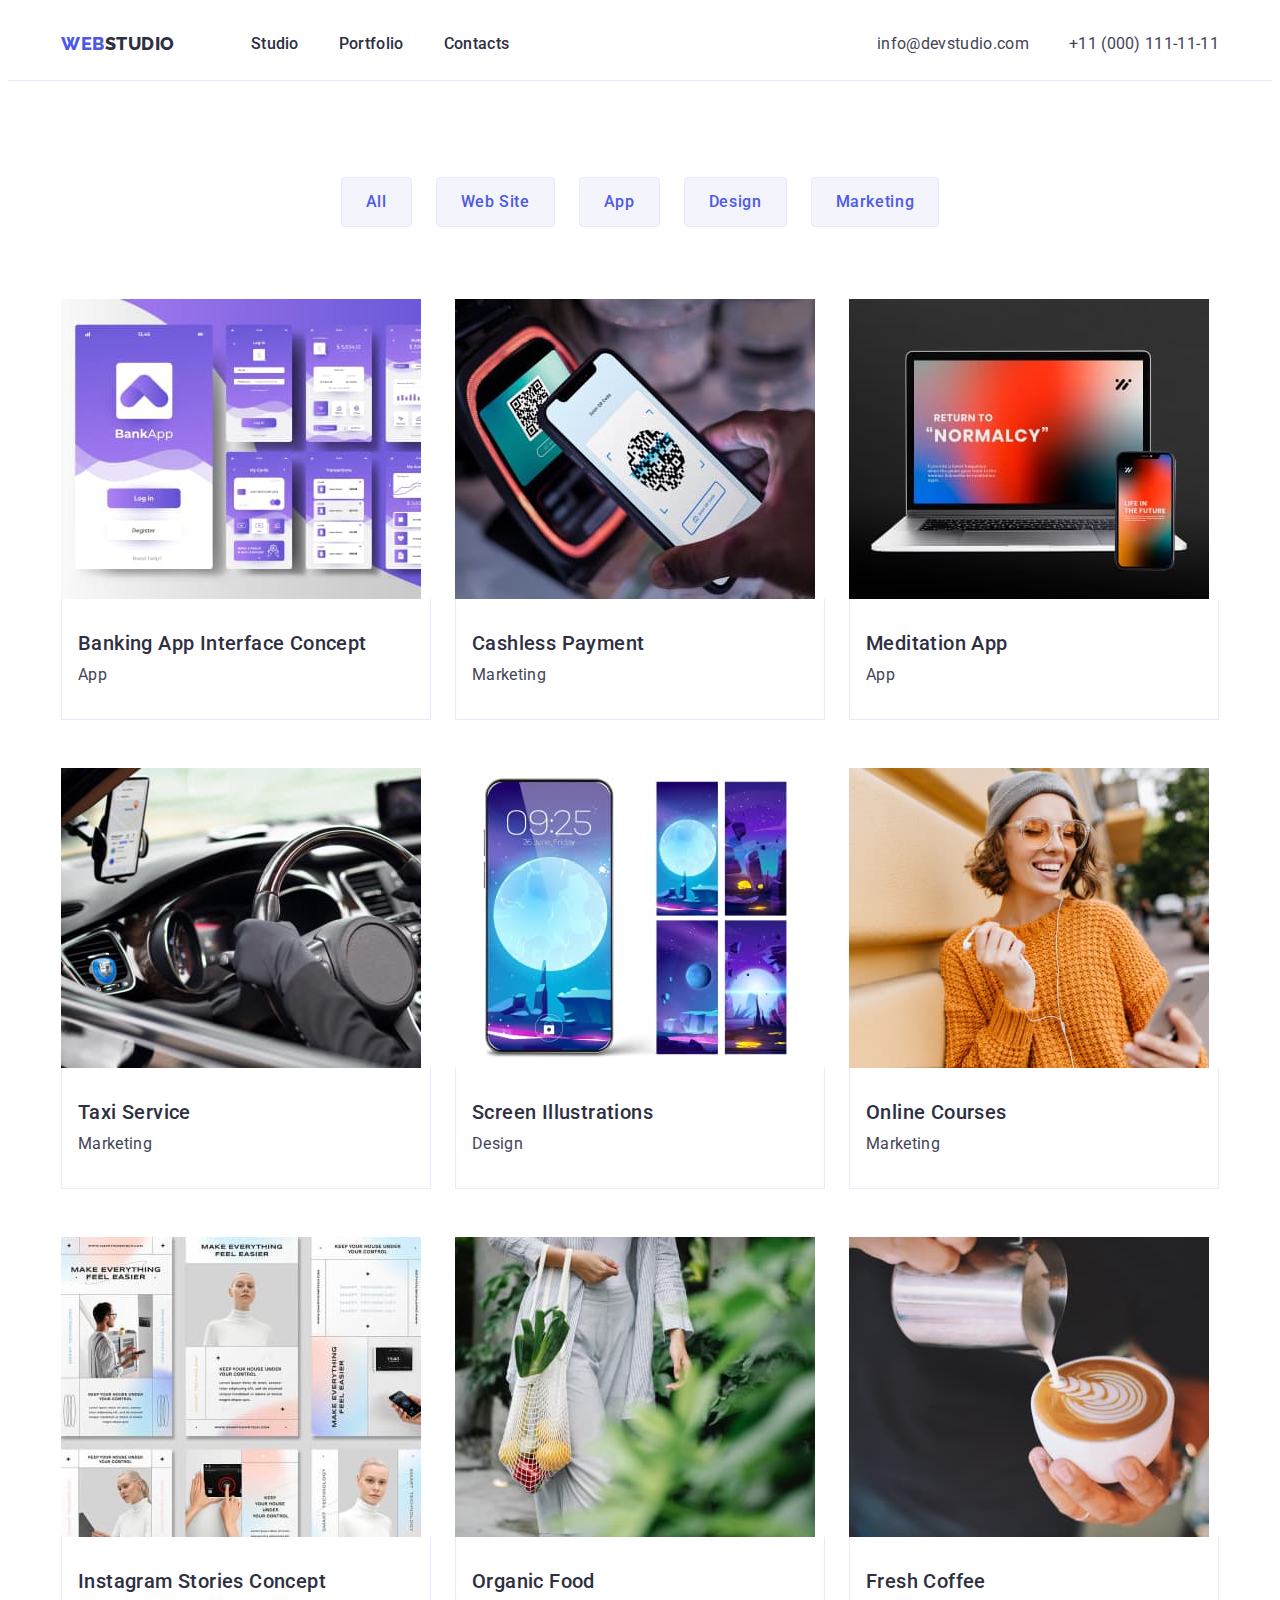
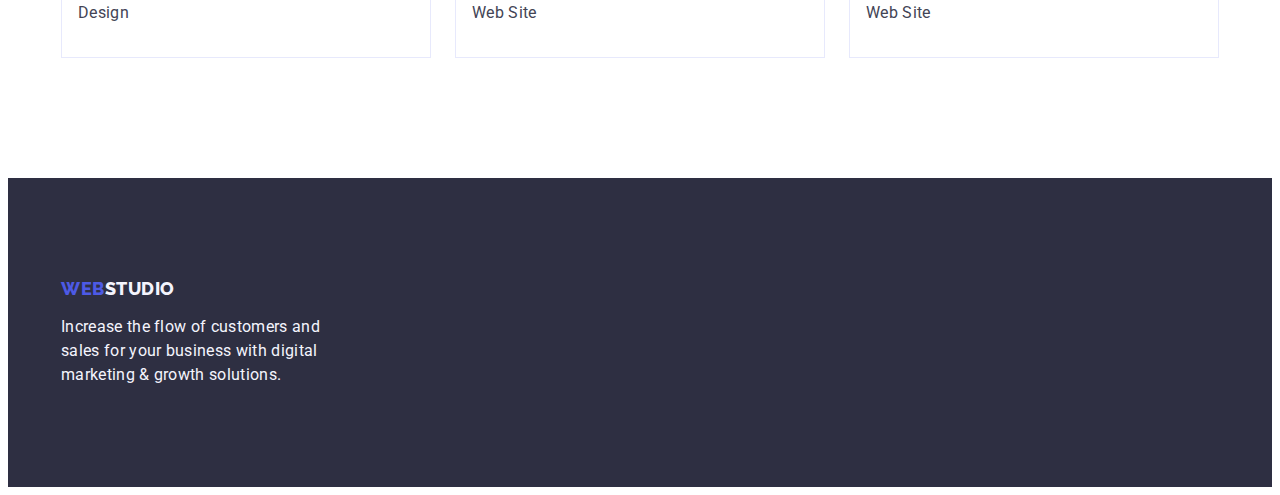
==== portfolio.html @ 3e63d8d2 "Initial commit" ====
<!DOCTYPE html>
<html lang="en">
  <head>
    <meta charset="UTF-8" />
    <meta http-equiv="X-UA-Compatible" content="IE=edge" />
    <meta name="viewport" content="width=device-width, initial-scale=1.0" />
    <title>WebStudio</title>
    <link rel="preconnect" href="https://fonts.googleapis.com" />
    <link rel="preconnect" href="https://fonts.gstatic.com" crossorigin />
    <link
      href="https://fonts.googleapis.com/css2?family=Raleway:wght@800&family=Roboto:wght@400;500;700&display=swap"
      rel="stylesheet"
    />
    <link
      rel="stylesheet"
      href="https://cdnjs.cloudflare.com/ajax/libs/modern-normalize/1.1.0/modern-normalize.min.css"
      integrity="sha512-wpPYUAdjBVSE4KJnH1VR1HeZfpl1ub8YT/NKx4PuQ5NmX2tKuGu6U/JRp5y+Y8XG2tV+wKQpNHVUX03MfMFn9Q=="
      crossorigin="anonymous"
      referrerpolicy="no-referrer"
    />
    <link rel="stylesheet" href="./css/styles.css" />
  </head>
  <body class="body">
    <!-------------------------- HEADER ----------------------->
    <header class="header">
      <div class="conteiner header-conteiner">
        <nav class="header-navigation">
          <a class="header-logo link" href="./index.html"
            >Web<span class="studio" style="color: #2e2f42">Studio</span></a
          >
          <ul class="header-list list">
            <li class="header-item">
              <a class="header-link text link" href="./index.html">Studio</a>
            </li>
            <li class="header-item">
              <a class="header-link text link" href="./portfolio.html"
                >Portfolio</a
              >
            </li>
            <li class="header-item">
              <a class="header-link text link" href="">Contacts</a>
            </li>
          </ul>
        </nav>
        <address class="header-contacts">
          <ul class="contacts-list list">
            <li class="contacts-item">
              <a
                class="contacts-link text link"
                href="mailto:info@devstudio.com"
                >info@devstudio.com</a
              >
            </li>
            <li class="contacts-item">
              <a class="contacts-link text link" href="tel:+110001111111"
                >+11 (000) 111-11-11</a
              >
            </li>
          </ul>
        </address>
      </div>
    </header>
    <!-------------------------- MAIN --------------------------->
    <main>
      <section class="portfolio">
        <div class="conteiner">
          <h1 class="visually-hidden">Portfolio WebStudio</h1>
          <ul class="filters-list list">
            <li class="filters-item">
              <button type="button" class="filters-btn">All</button>
            </li>
            <li class="filters-item button">
              <button type="button" class="filters-btn">Web Site</button>
            </li>
            <li class="filters-item button">
              <button type="button" class="filters-btn">App</button>
            </li>
            <li class="filters-item button">
              <button type="button" class="filters-btn">Design</button>
            </li>
            <li class="filters-item button">
              <button type="button" class="filters-btn">Marketing</button>
            </li>
          </ul>
          <ul class="projects-list list">
            <li class="projects-item">
              <a class="projects-link link" href="">
                <img
                  class="projects-foto"
                  src="./images/banking-app.jpg"
                  alt="banking app"
                  width="360"
                  height="300"
                />
                <div class="projects-card">
                  <h2 class="projects-title subtitle">
                    Banking App Interface Concept
                  </h2>
                  <p class="projects-text text">App</p>
                </div>
              </a>
            </li>
            <li class="projects-item">
              <a class="projects-link link" href="">
                <img
                  src="./images/cashless-payment.jpg"
                  alt="cashless payment"
                  width="360"
                  height="300"
                />
                <div class="projects-card">
                  <h2 class="projects-title subtitle">Cashless Payment</h2>
                  <p class="projects-text text">Marketing</p>
                </div>
              </a>
            </li>
            <li class="projects-item">
              <a class="projects-link link" href="">
                <img
                  src="./images/meditation-app.jpg"
                  alt="meditation app"
                  width="360"
                  height="300"
                />
                <div class="projects-card">
                  <h2 class="projects-title subtitle">Meditation App</h2>
                  <p class="projects-text text">App</p>
                </div>
              </a>
            </li>
            <li class="projects-item">
              <a class="projects-link link" href="">
                <img
                  src="./images/taxi-service.jpg"
                  alt="marketing"
                  width="360"
                  height="300"
                />
                <div class="projects-card">
                  <h2 class="projects-title subtitle">Taxi Service</h2>
                  <p class="projects-text text">Marketing</p>
                </div>
              </a>
            </li>
            <li class="projects-item">
              <a class="projects-link link" href="">
                <img
                  src="./images/screen-illustrations.jpg"
                  alt="screen illustrations"
                  width="360"
                  height="300"
                />
                <div class="projects-card">
                  <h2 class="projects-title subtitle">Screen Illustrations</h2>
                  <p class="projects-text text">Design</p>
                </div>
              </a>
            </li>
            <li class="projects-item">
              <a class="projects-link link" href="">
                <img
                  src="./images/online-courses.jpg"
                  alt="online courses"
                  width="360"
                  height="300"
                />
                <div class="projects-card">
                  <h2 class="projects-title subtitle">Online Courses</h2>
                  <p class="projects-text text">Marketing</p>
                </div>
              </a>
            </li>
            <li class="projects-item">
              <a class="projects-link link" href="">
                <img
                  src="./images/instagram-stories.jpg"
                  alt="instagram stories"
                  width="360"
                  height="300"
                />
                <div class="projects-card">
                  <h2 class="projects-title subtitle">
                    Instagram Stories Concept
                  </h2>
                  <p class="projects-text text">Design</p>
                </div>
              </a>
            </li>
            <li class="projects-item">
              <a class="projects-link link" href="">
                <img
                  src="./images/organic-food.jpg"
                  alt="organic food"
                  width="360"
                  height="300"
                />
                <div class="projects-card">
                  <h2 class="projects-title subtitle">Organic Food</h2>
                  <p class="projects-text text">Web Site</p>
                </div>
              </a>
            </li>
            <li class="projects-item">
              <a class="projects-link link" href="">
                <img
                  src="./images/fresh-coffee.jpg"
                  alt="fresh coffee"
                  width="360"
                  height="300"
                />
                <div class="projects-card">
                  <h2 class="projects-title subtitle">Fresh Coffee</h2>
                  <p class="projects-text text">Web Site</p>
                </div>
              </a>
            </li>
          </ul>
        </div>
      </section>
    </main>

    <!------------------------- FOOTER ------------------------->
    <footer class="footer">
      <div class="conteiner footer-conteiner">
        <a class="footer-logo link" href=""
          >Web<span class="studio" style="color: #f4f4fd">Studio</span></a
        >
        <p class="footer-text text">
          Increase the flow of customers and sales for your business with
          digital marketing & growth solutions.
        </p>
      </div>
    </footer>
  </body>
</html>
---- css/styles.css ----
:root {
  --main-text-color: #2e2f42;
  --second-text-color: #434455;
  --accent-color: #4d5ae5;
  --active-color: #404bbf;
  --main-bgr-color: #ffffff;
  --second-bgr-color: #f4f4fd;
}

p,
h1,
h2,
h3,
h4,
h5,
h6 {
  margin: 0;
}
ul {
  margin: 0;
  padding-left: 0;
}

button {
  cursor: pointer;
}

address {
  font-style: normal;
}

img {
  display: block;
  max-width: 100%;
  height: auto;
}

body {
  font-family: "Roboto", sans-serif;
}
.body {
  color: #434455;
  background-color: #ffffff;
}

.list {
  list-style: none;
}

.link {
  text-decoration: none;
}

.conteiner {
  width: 1158px;
  padding: 0 15px;
  margin: 0 auto;
  /*outline: 2px solid red;*/
}

.visually-hidden {
  position: absolute;
  width: 1px;
  height: 1px;
  margin: -1px;
  border: 0;
  padding: 0;
  white-space: nowrap;
  clip-path: inset(100%);
  clip: rect(0 0 0 0);
  overflow: hidden;
}

.button {
  font-family: "Roboto", sans-serif;
  font-weight: 500;
  font-size: 16px;
  line-height: 1.5;
  letter-spacing: 0.04em;
  display: flex;
  align-items: center;
  cursor: pointer;
  border-radius: 4px;
}
.title {
  font-weight: 700;
  font-size: 36px;
  line-height: 1.11;
  text-align: center;
  letter-spacing: 0.02em;
  text-transform: capitalize;
}
.subtitle {
  font-weight: 500;
  font-size: 20px;
  line-height: 1.2;
  letter-spacing: 0.02em;
}
.text {
  font-size: 16px;
  line-height: 1.5;
  letter-spacing: 0.02em;
}

.section {
  padding-top: 120px;
  padding-bottom: 120px;
}

/** ------------- HEADER ------------ */

.header {
  background-color: var(--main-bgr-color);
  border-bottom: 1px solid #e7e9fc;
}
.header-conteiner {
  display: flex;
  align-items: center;
}
.header-navigation {
  display: flex;
  align-items: center;
  margin-right: auto;
}

.header-logo {
  font-family: "Raleway", sans-serif;
  font-weight: 800;
  font-size: 18px;
  line-height: 1.17;
  letter-spacing: 0.03em;
  text-transform: uppercase;
  text-decoration: none;
  color: var(--accent-color);
  margin-right: 76px;
  padding-top: 24px;
  padding-bottom: 24px;
  display: block;
}
.header-list {
  display: flex;
  gap: 40px;
}

.header-link {
  font-weight: 500;
  color: var(--main-text-color);
  padding-top: 24px;
  padding-bottom: 24px;
  display: block;
}

.header-link:is(:hover, :focus) {
  color: var(--active-color);
}

.header-contacts {
  font-style: normal;
}

.contacts-list {
  display: flex;
  gap: 40px;
}

.contacts-link {
  color: var(--second-text-color);
  padding-top: 24px;
  padding-bottom: 24px;
  display: block;
}
.contacts-link:is(:hover, :focus) {
  color: var(--active-color);
}

/** -------------HERO-------------- */

.hero {
  background-color: var(--main-text-color);
  padding: 188px 0;
}
.hero-conteiner {
}

.hero-title {
  font-weight: 700;
  font-size: 56px;
  line-height: 1.07;
  letter-spacing: 0.02em;
  color: var(--main-bgr-color);
  max-width: 496px;
  text-align: center;
  margin: 0 auto;
  margin-bottom: 48px;
}

.hero-btn {
  color: var(--main-bgr-color);
  margin: 0 auto;
  padding: 16px 32px;
  background-color: var(--accent-color);
  border: 1px solid var(--accent-color);
  box-shadow: 0 4px 4px rgba(0, 0, 0, 0.15);
}

.hero-btn:is(:hover, :focus) {
  background-color: var(--active-color);
  border: 1px solid var(--active-color);
  box-shadow: 0 4px 4px rgba(0, 0, 0, 0.15);
  border-radius: 4px;
}
/** --------------- ABOUT ----------------- */

.about {
  padding-top: 120px;
}

.about-list {
  display: flex;
  gap: 24px;
}
.about-item {
  flex-basis: calc((100% -24px) / 4);
}
.about-subtitle {
  color: var(--main-text-color);
  margin-bottom: 8px;
}
.about-text {
  color: var(--second-text-color);
}

/** ------------ WHAT ARE WE DOING -------------- */
.work {
}
.work-title {
  color: var(--main-text-color);
  margin-bottom: 72px;
}
.work-list {
  display: flex;
  gap: 24px;
}
.work-item {
  cursor: pointer;
  display: block;
  flex-basis: calc((100% - 48px) / 3);
}

/** --------------- OUR TEAM ----------------- */

.team {
  background: var(--second-bgr-color);
}
.team-title {
  color: #2e2f42;
  margin-bottom: 72px;
}
.team-list {
  display: flex;
  gap: 24px;
}

.team-item {
  cursor: pointer;
  display: block;
  background: var(--main-bgr-color);
  flex-basis: calc((100% - 72px) / 4);
  padding-bottom: 32px;
  border-radius: 0px 0px 4px 4px;
  box-shadow: 0px 1px 6px rgba(46, 47, 66, 0.08),
    0px 1px 1px rgba(46, 47, 66, 0.16), 0px 2px 1px rgba(46, 47, 66, 0.08);
}
.team-subtitle {
  text-align: center;
  color: var(--main-text-color);
  margin-top: 32px;
  margin-bottom: 8px;
}
.team-text {
  text-align: center;
  color: var(--second-text-color);
}

/** --------------- FOOTER ----------------- */

.footer {
  background: var(--main-text-color);
  padding: 100px 0;
}
.footer-conteiner {
}
.footer-logo {
  font-family: "Raleway", sans-serif;
  font-weight: 800;
  font-size: 18px;
  line-height: 1.17;
  letter-spacing: 0.03em;
  text-transform: uppercase;
  color: var(--accent-color);
  margin-bottom: 16px;
  display: inline-block;
}

.footer-text {
  color: var(--second-bgr-color);
  max-width: 264px;
}

/** --------------- PORTFOLIO ----------------- */
.portfolio {
  padding-top: 96px;
  padding-bottom: 120px;
}

.filters-list {
  display: flex;
  flex-wrap: wrap;
  justify-content: center;
  gap: 24px;
  margin-bottom: 72px;
}
.filters-item {
}

.filters-btn {
  font-family: "Roboto", sans-serif;
  font-weight: 500;
  font-size: 16px;
  line-height: 1.5;
  align-items: center;
  letter-spacing: 0.04em;
  padding: 12px 24px;
  cursor: pointer;
  color: var(--accent-color);
  background: var(--second-bgr-color);
  border: 1px solid #e7e9fc;
  border-radius: 4px;
}
.filters-btn:is(:hover, :focus) {
  color: var(--main-bgr-color);
  background-color: var(--active-color);
  border: 1px solid transparent;
  box-shadow: 0px 4px 4px rgba(0, 0, 0, 0.15);
  border-radius: 4px;
}
.projects-list {
  display: flex;
  flex-wrap: wrap;
  gap: 48px 24px;
}

.projects-item {
  flex-basis: calc((100% - 48px) / 3);
}
.projects-link {
  display: block;
}

.projects-link:is(:hover, :focus) {
  box-shadow: 0px 4px 4px rgba(0, 0, 0, 0.15);
  border-radius: 4px;
}

.projects-card {
  padding-top: 32px;
  padding-bottom: 32px;
  padding-left: 16px;
  border: 1px solid #e7e9fc;
  border-top: none;
}
.projects-foto {
}
.projects-title {
  color: var(--main-text-color);
  margin-bottom: 8px;
}
.projects-text {
  color: var(--second-text-color);
}
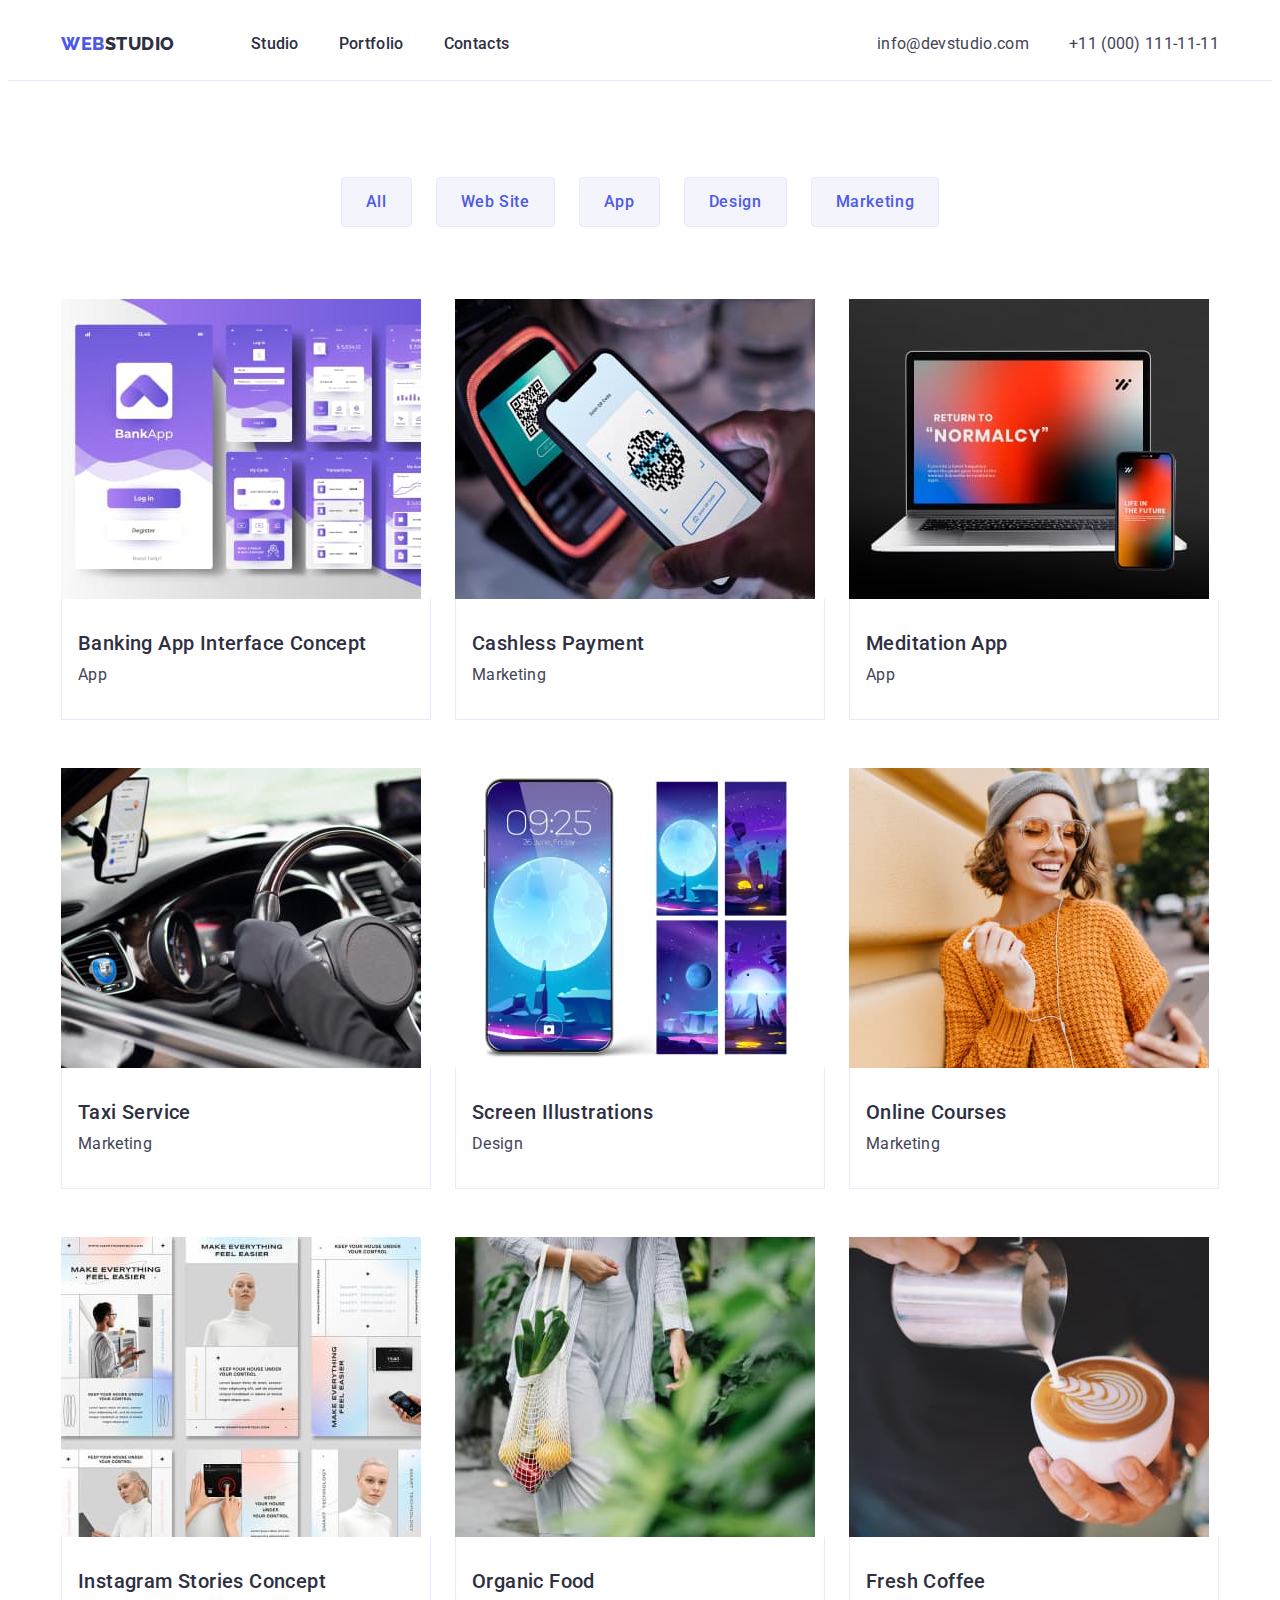
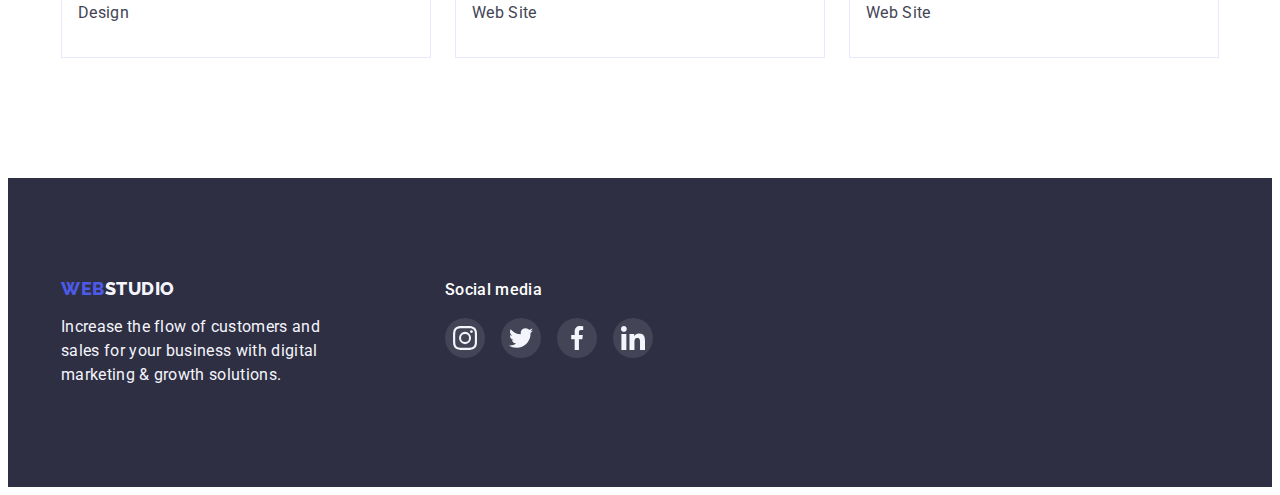
==== commit aacf86c0: "hw4" ====
--- a/portfolio.html
+++ b/portfolio.html
@@ -222,13 +222,48 @@
     <!------------------------- FOOTER ------------------------->
     <footer class="footer">
       <div class="conteiner footer-conteiner">
-        <a class="footer-logo link" href=""
-          >Web<span class="studio" style="color: #f4f4fd">Studio</span></a
-        >
-        <p class="footer-text text">
-          Increase the flow of customers and sales for your business with
-          digital marketing & growth solutions.
-        </p>
+        <div class="footer-logo-box">
+          <a class="footer-logo link" href=""
+            >Web<span class="studio" style="color: #f4f4fd">Studio</span></a
+          >
+          <p class="footer-text text">
+            Increase the flow of customers and sales for your business with
+            digital marketing & growth solutions.
+          </p>
+        </div>
+        <div class="footer-soc-wrap">
+          <p class="footer-subtitle">Social media</p>
+          <ul class="footer-soc-list list">
+            <li class="footer-soc-item">
+              <a class="footer-soc-link link" href="">
+                <svg class="footer-soc-icon" width="24" height="24">
+                  <use href="./images/icons.svg#icon-instagram"></use>
+                </svg>
+              </a>
+            </li>
+            <li class="footer-soc-item">
+              <a class="footer-soc-link link" href="">
+                <svg class="footer-soc-icon" width="24" height="24">
+                  <use href="./images/icons.svg#icon-twitter"></use>
+                </svg>
+              </a>
+            </li>
+            <li class="footer-soc-item">
+              <a class="footer-soc-link link" href="">
+                <svg class="footer-soc-icon" width="24" height="24">
+                  <use href="./images/icons.svg#icon-facebook"></use>
+                </svg>
+              </a>
+            </li>
+            <li class="footer-soc-item">
+              <a class="footer-soc-link link" href="">
+                <svg class="footer-soc-icon" width="24" height="24">
+                  <use href="./images/icons.svg#icon-linkedin"></use>
+                </svg>
+              </a>
+            </li>
+          </ul>
+        </div>
       </div>
     </footer>
   </body>
--- a/css/styles.css
+++ b/css/styles.css
@@ -5,6 +5,7 @@
   --active-color: #404bbf;
   --main-bgr-color: #ffffff;
   --second-bgr-color: #f4f4fd;
+  --bg-gradient: linear-gradient(rgba(46, 47, 66, 0.7), rgba(46, 47, 66, 0.7));
 }
 
 p,
@@ -55,7 +56,7 @@
   width: 1158px;
   padding: 0 15px;
   margin: 0 auto;
-  /*outline: 2px solid red;*/
+  /* outline: 2px solid red; */
 }
 
 .visually-hidden {
@@ -177,7 +178,14 @@
 
 .hero {
   background-color: var(--main-text-color);
+  background-image: var(--bg-gradient), url(../images/people-office.jpg);
+  background-repeat: no-repeat;
+  background-position: center;
+  background-size: cover;
+  max-width: 1440px;
   padding: 188px 0;
+  margin-right: auto;
+  margin-left: auto;
 }
 .hero-conteiner {
 }
@@ -206,8 +214,8 @@
 .hero-btn:is(:hover, :focus) {
   background-color: var(--active-color);
   border: 1px solid var(--active-color);
+  border-radius: 4px;
   box-shadow: 0 4px 4px rgba(0, 0, 0, 0.15);
-  border-radius: 4px;
 }
 /** --------------- ABOUT ----------------- */
 
@@ -221,11 +229,63 @@
 }
 .about-item {
   flex-basis: calc((100% -24px) / 4);
-}
+  width: 264px;
+  border-radius: 4px;
+}
+.about-backgr {
+  display: flex;
+  justify-content: center;
+  align-items: center;
+  height: 112px;
+  border-radius: 4px;
+  background-repeat: no-repeat;
+  background-position: center;
+  background-color: #f4f4fd;
+  background-size: 64px;
+  margin-bottom: 8px;
+}
+
+/* .about-item::before {
+  display: block;
+  content: "";
+  height: 112px;
+  border-radius: 4px;
+  background-repeat: no-repeat;
+  background-position: center;
+  background-color: #f4f4fd;
+  background-size: 64px;
+  margin-bottom: 8px;
+} */
+
+.icon-antenna::before {
+  background-image: url("../images/antenna.svg");
+}
+.icon-clock::before {
+  background-image: url("../images/clock.svg");
+}
+.icon-diagram::before {
+  background-image: url("../images/diagram1.svg");
+}
+.icon-astronaut::before {
+  background-image: url("../images/astronaut.svg");
+}
+
 .about-subtitle {
   color: var(--main-text-color);
   margin-bottom: 8px;
 }
+.about-subtitle {
+}
+
+/* display: flex;
+  align-items: center;
+  justify-content: center;
+width: 264px;
+height: 112px;
+left: 0px;
+top: 0px;
+position: absolute;
+} */
 .about-text {
   color: var(--second-text-color);
 }
@@ -242,7 +302,6 @@
   gap: 24px;
 }
 .work-item {
-  cursor: pointer;
   display: block;
   flex-basis: calc((100% - 48px) / 3);
 }
@@ -262,8 +321,6 @@
 }
 
 .team-item {
-  cursor: pointer;
-  display: block;
   background: var(--main-bgr-color);
   flex-basis: calc((100% - 72px) / 4);
   padding-bottom: 32px;
@@ -280,8 +337,72 @@
 .team-text {
   text-align: center;
   color: var(--second-text-color);
-}
-
+  margin-bottom: 8px;
+}
+.team-soc-list {
+  display: flex;
+  justify-content: center;
+  gap: 24px;
+}
+
+.team-soc-item {
+  width: 40px;
+  height: 40px;
+}
+.team-soc-link {
+  width: 100%;
+  height: 100%;
+  border-radius: 50%;
+  background-color: var(--accent-color);
+  display: flex;
+  align-items: center;
+  justify-content: center;
+  color: rgba(244, 244, 253, 1);
+}
+
+.team-soc-icon {
+  fill: currentColor;
+}
+
+.team-soc-link:hover {
+  background-color: var(--active-color);
+}
+/** -------------------- CUSTOMERS ------------------------- */
+.customers {
+}
+
+.customers-title {
+  margin-bottom: 72px;
+}
+
+.customers-list {
+  display: flex;
+  gap: 24px;
+}
+.customers-item {
+  width: calc((100% -120px) / 6);
+}
+.customers-link {
+  display: flex;
+  justify-content: center;
+  align-items: center;
+  border: 1px solid #8e8f99;
+  color: #8e8f99;
+  border-radius: 4px;
+  width: 168px;
+  height: 88px;
+  cursor: pointer;
+}
+.customers-icon {
+  fill: currentColor;
+}
+
+.customers-link:is(:hover, :focus) {
+  border-color: var(--active-color);
+  color: var(--active-color);
+}
+.icon-logo {
+}
 /** --------------- FOOTER ----------------- */
 
 .footer {
@@ -289,6 +410,10 @@
   padding: 100px 0;
 }
 .footer-conteiner {
+  display: flex;
+  gap: 120px;
+}
+.footer-logo-box {
 }
 .footer-logo {
   font-family: "Raleway", sans-serif;
@@ -307,6 +432,42 @@
   max-width: 264px;
 }
 
+.footer-soc-wrap {
+}
+.footer-subtitle {
+  font-weight: 500;
+  font-size: 16px;
+  line-height: 1.5;
+  letter-spacing: 0.02em;
+  color: var(--main-bgr-color);
+  margin-bottom: 16px;
+}
+
+.footer-soc-list {
+  display: flex;
+  gap: 16px;
+}
+.footer-soc-item {
+  width: 40px;
+  height: 40px;
+}
+.footer-soc-link {
+  width: 100%;
+  height: 100%;
+  border-radius: 50%;
+  background-color: rgba(255, 255, 255, 0.1);
+  display: flex;
+  align-items: center;
+  justify-content: center;
+  color: rgba(244, 244, 253, 1);
+}
+.footer-soc-icon {
+  fill: currentColor;
+}
+.footer-soc-link:hover {
+  background-color: #31d0aa;
+}
+
 /** --------------- PORTFOLIO ----------------- */
 .portfolio {
   padding-top: 96px;
@@ -358,8 +519,8 @@
 }
 
 .projects-link:is(:hover, :focus) {
+  border-radius: 4px;
   box-shadow: 0px 4px 4px rgba(0, 0, 0, 0.15);
-  border-radius: 4px;
 }
 
 .projects-card {
